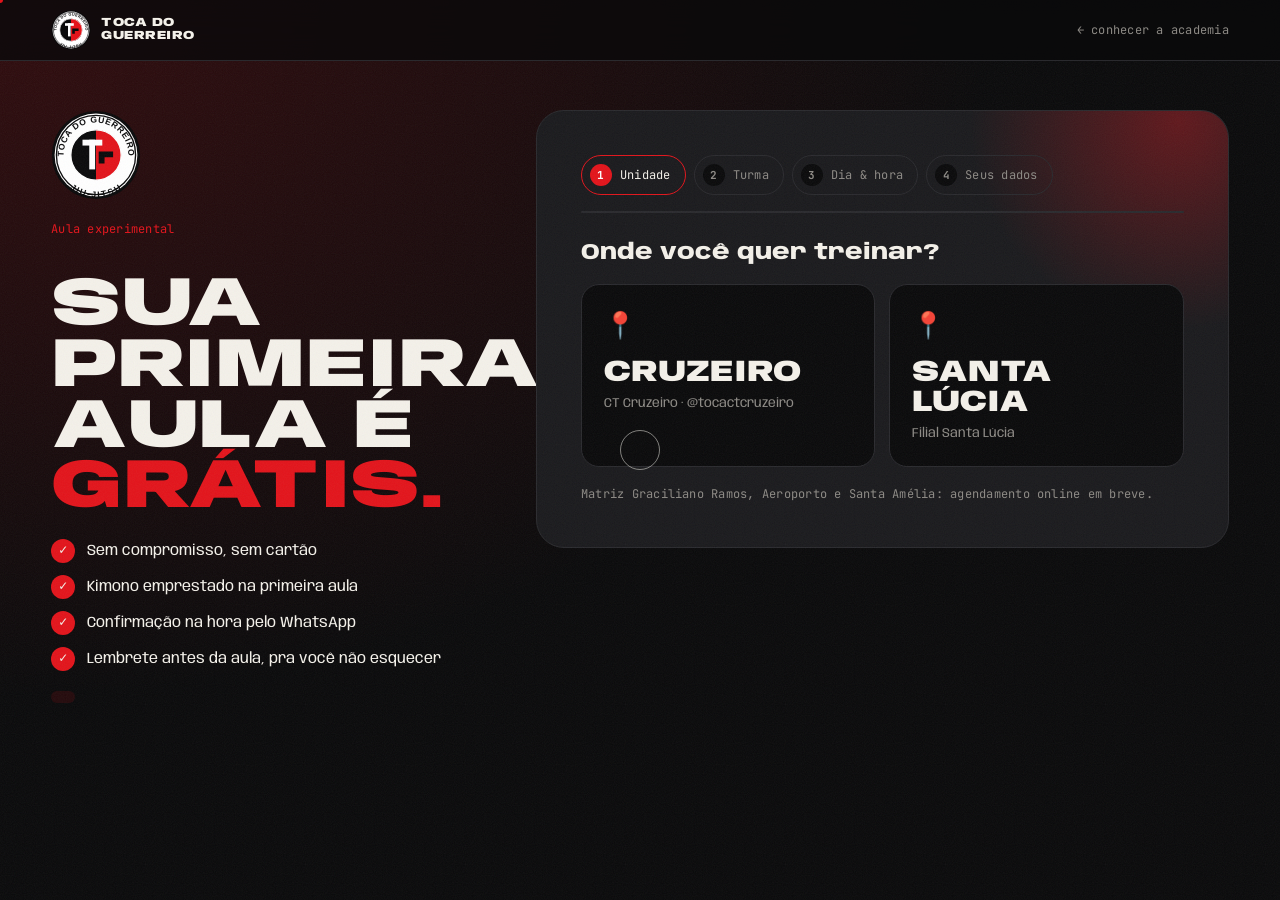
==== agendar.html @ b15af6b0 "Site focado na academia, página de agendamento própria e relatório de proposta Co-Authored-By: Claud" ====
<!doctype html>
<html lang="pt-BR">
<head>
  <meta charset="utf-8">
  <meta name="viewport" content="width=device-width, initial-scale=1">
  <title>Aula Grátis · Toca do Guerreiro</title>
  <meta name="description" content="Agende sua aula experimental grátis de Jiu-Jitsu no Cruzeiro ou Santa Lúcia.">
  <meta name="theme-color" content="#0a0a0b">
  <link rel="icon" href="img/logo.svg" type="image/svg+xml">
  <link rel="preconnect" href="https://fonts.googleapis.com">
  <link rel="preconnect" href="https://fonts.gstatic.com" crossorigin>
  <link href="https://fonts.googleapis.com/css2?family=Anybody:wdth,wght@50..150,100..900&family=JetBrains+Mono:wght@400;500;700&display=swap" rel="stylesheet">
  <link rel="stylesheet" href="style.css">
</head>
<body class="page-book">
  <div class="cursor" id="cursor"><span id="cursorLabel"></span></div>
  <div class="cursor-dot" id="cursorDot"></div>
  <div class="grain" aria-hidden="true"></div>

  <header class="nav scrolled book-nav">
    <a href="index.html" class="nav-brand" data-cursor="Início">
      <img src="img/logo.svg" alt="Toca do Guerreiro">
      <span>TOCA DO<br>GUERREIRO</span>
    </a>
    <a href="index.html" class="mono back-home">← conhecer a academia</a>
  </header>

  <main class="book">
    <aside class="book-side">
      <img src="img/logo.svg" alt="" class="book-emblem" aria-hidden="true">
      <span class="mono tag">Aula experimental</span>
      <h1>Sua primeira<br>aula é <span class="red">grátis.</span></h1>
      <ul class="perks">
        <li><b>✓</b> Sem compromisso, sem cartão</li>
        <li><b>✓</b> Kimono emprestado na primeira aula</li>
        <li><b>✓</b> Confirmação na hora pelo WhatsApp</li>
        <li><b>✓</b> Lembrete antes da aula, pra você não esquecer</li>
      </ul>
      <div class="origin mono" id="origin" hidden></div>
    </aside>

    <section class="book-main">
      <div class="wizard" id="wizard">
        <ol class="steps mono" id="steps">
          <li class="active" data-step="1"><b>1</b> Unidade</li>
          <li data-step="2"><b>2</b> Turma</li>
          <li data-step="3"><b>3</b> Dia &amp; hora</li>
          <li data-step="4"><b>4</b> Seus dados</li>
        </ol>
        <div class="progress"><i id="progress"></i></div>

        <div class="panel active" data-panel="1">
          <h3>Onde você quer treinar?</h3>
          <div class="choices two">
            <button class="choice" data-unit="cruzeiro" data-cursor="Cruzeiro">
              <span class="choice-ico">📍</span>
              <strong>Cruzeiro</strong>
              <small>CT Cruzeiro · @tocactcruzeiro</small>
            </button>
            <button class="choice" data-unit="santalucia" data-cursor="S. Lúcia">
              <span class="choice-ico">📍</span>
              <strong>Santa Lúcia</strong>
              <small>Filial Santa Lúcia</small>
            </button>
          </div>
          <p class="soon mono">Matriz Graciliano Ramos, Aeroporto e Santa Amélia: agendamento online em breve.</p>
        </div>

        <div class="panel" data-panel="2">
          <h3>Qual turma?</h3>
          <div class="choices three">
            <button class="choice" data-mod="kids"><span class="choice-ico">🥋</span><strong>Kids</strong><small>4 a 13 anos</small></button>
            <button class="choice" data-mod="feminino"><span class="choice-ico">✦</span><strong>Feminina</strong><small>Só mulheres</small></button>
            <button class="choice" data-mod="adulto"><span class="choice-ico">⚡</span><strong>Adulto</strong><small>A partir de 14 anos</small></button>
          </div>
          <button class="back mono" data-back>← voltar</button>
        </div>

        <div class="panel" data-panel="3">
          <h3>Escolha o dia</h3>
          <div class="days" id="days"></div>
          <h3 class="mt">Horários livres</h3>
          <div class="slots" id="slots"><p class="hint">Selecione um dia acima.</p></div>
          <button class="back mono" data-back>← voltar</button>
        </div>

        <div class="panel" data-panel="4">
          <h3>Quase lá</h3>
          <div class="summary" id="summary"></div>
          <form class="form" id="form" novalidate>
            <label><span class="mono">Seu nome</span><input name="nome" required placeholder="Nome completo" autocomplete="name"></label>
            <label><span class="mono">WhatsApp</span><input name="zap" required placeholder="(82) 9 9999-9999" inputmode="tel" autocomplete="tel"></label>
            <label class="kid-only" hidden><span class="mono">Nome e idade da criança</span><input name="crianca" placeholder="Ex.: Pedro, 7 anos"></label>
            <button type="submit" class="btn btn-red btn-lg magnetic">Confirmar aula grátis <b>→</b></button>
            <p class="mono small">Usamos seu WhatsApp só pra confirmar e lembrar da aula.</p>
          </form>
          <button class="back mono" data-back>← voltar</button>
        </div>

        <div class="panel" data-panel="5">
          <div class="done">
            <div class="done-check">✓</div>
            <h3>Aula marcada. <span class="red">OSS!</span></h3>
            <p id="doneText"></p>
            <div class="done-ctas">
              <a href="#" class="btn btn-red" id="calBtn">Salvar na agenda</a>
              <a href="index.html" class="btn btn-ghost">Conhecer a Toca</a>
            </div>
          </div>
        </div>
      </div>

      <div class="phone mini" id="phonePreview" hidden>
        <div class="phone-top"><span class="avatar"><img src="img/logo.svg" alt=""></span><div><b>Toca do Guerreiro</b><small>conta comercial ✓</small></div></div>
        <div class="chat" id="chatAluno"></div>
      </div>
    </section>
  </main>

  <script src="data.js"></script>
  <script src="script.js"></script>
  <script src="agenda.js"></script>
</body>
</html>
---- style.css ----
:root{
  --bg:#0a0a0b; --bg2:#121214; --bg3:#1a1a1d; --line:#2a2a2e;
  --fg:#f4f1ea; --mute:#8d8a85; --red:#e3141b; --red2:#ff2a31;
  --ease:cubic-bezier(.16,1,.3,1);
  --gut:clamp(16px,4vw,56px);
  --display:"Anybody",system-ui,sans-serif; --mono:"JetBrains Mono",ui-monospace,monospace;
}
*{box-sizing:border-box;margin:0;padding:0}
html{background:var(--bg);color-scheme:dark}
html.lenis,html.lenis body{height:auto}
.lenis.lenis-smooth{scroll-behavior:auto!important}
body{background:var(--bg);color:var(--fg);font-family:var(--display);font-stretch:100%;font-weight:400;line-height:1.5;overflow-x:hidden;-webkit-font-smoothing:antialiased}
body.loading{overflow:hidden}
a{color:inherit;text-decoration:none}
button{font:inherit;color:inherit;background:none;border:0;cursor:pointer}
img{display:block;max-width:100%}
.mono{font-family:var(--mono);letter-spacing:.02em}
.red{color:var(--red)}
.small{font-size:12px;color:var(--mute)}
::selection{background:var(--red);color:#fff}

/* GRAIN */
.grain{position:fixed;inset:-50%;pointer-events:none;z-index:90;opacity:.06;
  background-image:url("data:image/svg+xml,%3Csvg xmlns='http://www.w3.org/2000/svg' width='160' height='160'%3E%3Cfilter id='n'%3E%3CfeTurbulence type='fractalNoise' baseFrequency='.9' numOctaves='3'/%3E%3C/filter%3E%3Crect width='100%25' height='100%25' filter='url(%23n)'/%3E%3C/svg%3E");
  animation:grain 1s steps(6) infinite}
@keyframes grain{0%{transform:translate(0,0)}20%{transform:translate(-5%,3%)}40%{transform:translate(4%,-6%)}60%{transform:translate(-3%,5%)}80%{transform:translate(6%,2%)}100%{transform:translate(0,0)}}

/* LOADER */
.loader{position:fixed;inset:0;z-index:200;background:var(--bg);display:grid;place-items:center;transition:clip-path 1s var(--ease);clip-path:inset(0 0 0 0)}
.loader.out{clip-path:inset(0 0 100% 0)}
.loader-inner{display:flex;flex-direction:column;align-items:center;gap:18px}
.loader-logo{width:84px;animation:spin 6s linear infinite}
@keyframes spin{to{transform:rotate(360deg)}}
.loader-word{display:flex;font-weight:900;font-stretch:150%;font-size:clamp(64px,14vw,160px);line-height:.85}
.loader-word span{display:inline-block;transform:translateY(100%);opacity:0;animation:up .8s var(--ease) forwards}
.loader-word span:nth-child(2){animation-delay:.1s}.loader-word span:nth-child(3){animation-delay:.2s;color:var(--red)}
@keyframes up{to{transform:none;opacity:1}}
.loader-bar{width:min(320px,70vw);height:2px;background:var(--line);overflow:hidden}
.loader-bar i{display:block;height:100%;width:0;background:var(--red)}
.loader-count{font-size:12px;color:var(--mute)}

/* CURSOR */
.cursor,.cursor-dot{position:fixed;top:0;left:0;pointer-events:none;z-index:150;border-radius:50%}
.cursor{width:40px;height:40px;margin:-20px 0 0 -20px;border:1px solid rgba(244,241,234,.5);display:grid;place-items:center;transition:width .35s var(--ease),height .35s var(--ease),margin .35s var(--ease),background .35s,border-color .35s}
.cursor span{font:700 11px var(--mono);text-transform:uppercase;letter-spacing:.06em;color:#fff;opacity:0;transition:opacity .2s}
.cursor.big{width:86px;height:86px;margin:-43px 0 0 -43px;background:var(--red);border-color:var(--red)}
.cursor.big span{opacity:1}
.cursor-dot{width:6px;height:6px;margin:-3px 0 0 -3px;background:var(--red)}
@media (hover:none),(pointer:coarse){.cursor,.cursor-dot{display:none}}

/* NAV */
.nav{position:fixed;top:0;left:0;right:0;z-index:100;display:flex;align-items:center;gap:24px;padding:16px var(--gut);transition:background .4s,transform .5s var(--ease),padding .4s}
.nav.scrolled{background:rgba(10,10,11,.78);backdrop-filter:blur(14px);-webkit-backdrop-filter:blur(14px);padding-top:10px;padding-bottom:10px;border-bottom:1px solid var(--line)}
.nav.hide{transform:translateY(-100%)}
.nav-brand{display:flex;align-items:center;gap:10px;font-weight:900;font-stretch:125%;font-size:12px;line-height:1.05;letter-spacing:.04em}
.nav-brand img{width:40px;transition:transform .8s var(--ease)}
.nav-brand:hover img{transform:rotate(-180deg)}
.nav-links{display:flex;gap:28px;margin-left:auto;font-size:14px}
.nav-links a{position:relative;color:var(--mute);transition:color .3s}
.nav-links a:hover{color:var(--fg)}
.nav-links a::after{content:"";position:absolute;left:0;bottom:-4px;width:100%;height:1px;background:var(--red);transform:scaleX(0);transform-origin:right;transition:transform .4s var(--ease)}
.nav-links a:hover::after{transform:scaleX(1);transform-origin:left}
.nav-proposta{color:var(--fg)!important}
.nav-toggle{display:none;width:40px;height:40px;position:relative;margin-left:8px}
.nav-toggle i{position:absolute;left:9px;right:9px;height:2px;background:var(--fg);transition:transform .4s var(--ease)}
.nav-toggle i:first-child{top:15px}.nav-toggle i:last-child{top:23px}
.nav-toggle.open i:first-child{transform:translateY(4px) rotate(45deg)}
.nav-toggle.open i:last-child{transform:translateY(-4px) rotate(-45deg)}
.mobile-menu{position:fixed;inset:0;z-index:99;background:var(--bg);display:flex;flex-direction:column;justify-content:center;gap:8px;padding:0 var(--gut);clip-path:circle(0 at calc(100% - 40px) 36px);transition:clip-path .8s var(--ease)}
.mobile-menu.open{clip-path:circle(150% at calc(100% - 40px) 36px)}
.mobile-menu a{font-weight:900;font-stretch:130%;font-size:clamp(34px,10vw,56px);line-height:1.1;text-transform:uppercase}
.mobile-menu a:hover{color:var(--red)}

/* BUTTONS */
.btn{display:inline-flex;align-items:center;gap:10px;padding:12px 20px;border-radius:999px;font-weight:700;font-size:14px;letter-spacing:.01em;white-space:nowrap;position:relative;overflow:hidden;transition:transform .3s var(--ease),background .3s,color .3s,border-color .3s;isolation:isolate}
.btn b{transition:transform .4s var(--ease)}
.btn:hover b{transform:translateX(4px)}
.btn-red{background:var(--red);color:#fff}
.btn-red::before{content:"";position:absolute;inset:0;background:var(--fg);transform:translateY(101%);transition:transform .45s var(--ease);z-index:-1;border-radius:inherit}
.btn-red:hover{color:var(--bg)}
.btn-red:hover::before{transform:none}
.btn-ghost{border:1px solid var(--line);color:var(--fg)}
.btn-ghost:hover{border-color:var(--fg)}
.btn-lg{padding:16px 26px;font-size:15px}
.btn-xl{padding:22px 36px;font-size:18px}

/* HERO */
.hero{min-height:100svh;position:relative;display:flex;flex-direction:column;justify-content:flex-end;padding:120px var(--gut) 48px;overflow:hidden}
.hero-bg{position:absolute;inset:0;display:grid;place-items:center;pointer-events:none}
.hero-emblem{width:min(78vw,640px);opacity:.09;filter:grayscale(1) contrast(1.4);transform:translate(18%,-8%);will-change:transform}
.hero-ring{position:absolute;width:min(120vw,1100px);aspect-ratio:1;border:1px solid var(--line);border-radius:50%;transform:translate(18%,-8%);animation:pulse 6s var(--ease) infinite}
.hero-ring.r2{width:min(90vw,820px);animation-delay:-3s;border-color:rgba(227,20,27,.25)}
@keyframes pulse{0%,100%{opacity:.4;scale:1}50%{opacity:1;scale:1.03}}
.hero-kicker{position:relative;font-size:12px;color:var(--mute);display:flex;align-items:center;gap:10px;margin-bottom:20px}
.dot{width:8px;height:8px;border-radius:50%;background:var(--red);box-shadow:0 0 0 0 rgba(227,20,27,.7);animation:ping 1.8s infinite}
@keyframes ping{70%{box-shadow:0 0 0 10px rgba(227,20,27,0)}100%{box-shadow:0 0 0 0 rgba(227,20,27,0)}}
.hero-title{position:relative;font-weight:900;font-stretch:150%;font-size:clamp(58px,15.5vw,260px);line-height:.82;letter-spacing:-.03em;text-transform:uppercase}
.hero-title .line{display:block;overflow:hidden;padding-bottom:.04em}
.hero-title .line>span{display:inline-block;transform:translateY(110%);transition:transform 1.2s var(--ease)}
.ready .hero-title .line>span{transform:none}
.ready .hero-title .line:nth-child(2)>span{transition-delay:.08s}
.ready .hero-title .line:nth-child(3)>span{transition-delay:.16s}
.outline{color:transparent;-webkit-text-stroke:2px var(--fg)}
.hero-foot{position:relative;display:flex;justify-content:space-between;align-items:flex-end;gap:32px;margin-top:36px;flex-wrap:wrap}
.hero-sub{max-width:440px;color:var(--mute);font-size:17px}
.hero-sub strong{color:var(--fg);font-weight:600}
.hero-ctas{display:flex;gap:12px;flex-wrap:wrap}
.hero-scroll{position:absolute;right:var(--gut);top:50%;writing-mode:vertical-rl;font-size:11px;color:var(--mute);display:flex;align-items:center;gap:10px}
.hero-scroll i{width:1px;height:60px;background:linear-gradient(var(--red),transparent);animation:drip 2s infinite}
@keyframes drip{0%{transform:scaleY(0);transform-origin:top}50%{transform:scaleY(1);transform-origin:top}51%{transform-origin:bottom}100%{transform:scaleY(0);transform-origin:bottom}}

/* MARQUEE */
.marquee{border-block:1px solid var(--line);background:var(--red);color:#fff;overflow:hidden;padding:14px 0;transform:rotate(-1.5deg) scale(1.03);margin:30px 0}
.marquee-track{display:flex;gap:36px;width:max-content;animation:mq 22s linear infinite;align-items:center}
.marquee span{font-weight:900;font-stretch:140%;font-size:clamp(28px,5vw,56px);text-transform:uppercase;line-height:1}
.marquee em{font-style:normal;font-size:24px}
.marquee:hover .marquee-track{animation-play-state:paused}
@keyframes mq{to{transform:translateX(-50%)}}

/* STATS */
.stats{display:grid;grid-template-columns:repeat(4,1fr);border-bottom:1px solid var(--line);margin:40px 0 0}
.stat{padding:36px var(--gut);border-right:1px solid var(--line)}
.stat:last-child{border-right:0}
.stat b{display:block;font-weight:900;font-stretch:150%;font-size:clamp(44px,6vw,84px);line-height:1;color:var(--fg)}
.stat span{color:var(--mute);font-size:14px}

/* SECTIONS */
.section{padding:clamp(80px,12vw,160px) var(--gut)}
.section-head{margin-bottom:clamp(40px,6vw,72px);max-width:1000px}
.tag{font-size:12px;color:var(--red);display:block;margin-bottom:18px}
h2{font-weight:900;font-stretch:130%;font-size:clamp(40px,7.5vw,112px);line-height:.92;letter-spacing:-.02em;text-transform:uppercase}
.lead{margin-top:22px;color:var(--mute);font-size:18px;max-width:560px}
h3{font-weight:800;font-stretch:115%;font-size:22px;line-height:1.15}

/* REVEAL */
.reveal{opacity:0;transform:translateY(40px);transition:opacity 1s var(--ease),transform 1s var(--ease)}
.reveal.in{opacity:1;transform:none}

/* CARDS */
.cards{display:grid;grid-template-columns:repeat(3,1fr);gap:20px}
.card{background:var(--bg2);border:1px solid var(--line);border-radius:22px;padding:22px;display:flex;flex-direction:column;gap:14px;transform-style:preserve-3d;transition:border-color .4s,transform .5s var(--ease);will-change:transform}
.card:hover{border-color:rgba(227,20,27,.6)}
.card-num{font-size:11px;color:var(--mute)}
.card-art{aspect-ratio:4/3;border-radius:14px;position:relative;overflow:hidden;display:grid;place-items:center}
.card-art span{font-weight:900;font-stretch:150%;font-size:clamp(46px,6vw,80px);color:transparent;-webkit-text-stroke:1.5px rgba(255,255,255,.85);transform:rotate(-6deg);transition:transform .8s var(--ease),color .5s}
.card:hover .card-art span{transform:rotate(0) scale(1.06);color:#fff}
.art-kids{background:radial-gradient(circle at 30% 30%,#ff4b51,transparent 60%),repeating-linear-gradient(45deg,#1d1d20 0 14px,#16161a 14px 28px)}
.art-fem{background:radial-gradient(circle at 70% 40%,#e3141b,transparent 55%),radial-gradient(circle at 20% 90%,#5a0a0d,transparent 60%),#141416}
.art-adu{background:conic-gradient(from 200deg at 60% 60%,#e3141b,#0a0a0b 30%,#26262a 60%,#e3141b)}
.card p{color:var(--mute);font-size:15px;flex:1}
.card-link{font-weight:700;font-size:14px;color:var(--red);align-self:flex-start;border-bottom:1px solid transparent;transition:border-color .3s}
.card-link:hover{border-color:var(--red)}

/* WIZARD */
.booking{background:linear-gradient(180deg,var(--bg),var(--bg2) 40%,var(--bg))}
.wizard{max-width:920px;background:var(--bg3);border:1px solid var(--line);border-radius:28px;padding:clamp(20px,4vw,44px);position:relative;overflow:hidden}
.wizard::before{content:"";position:absolute;width:420px;height:420px;right:-160px;top:-200px;background:radial-gradient(circle,rgba(227,20,27,.35),transparent 70%);pointer-events:none}
.steps{list-style:none;display:flex;gap:8px;flex-wrap:wrap;font-size:12px;margin-bottom:28px;position:relative}
.steps li{display:flex;align-items:center;gap:8px;padding:8px 14px 8px 8px;border-radius:999px;border:1px solid var(--line);color:var(--mute);transition:all .4s var(--ease)}
.steps b{width:22px;height:22px;border-radius:50%;display:grid;place-items:center;background:var(--bg);font-size:11px}
.steps li.active{border-color:var(--red);color:var(--fg)}
.steps li.active b{background:var(--red);color:#fff}
.steps li.done{color:var(--fg)}
.steps li.done b{background:var(--fg);color:var(--bg)}
.origin{font-size:12px;display:inline-block;margin-bottom:18px;padding:6px 12px;border-radius:8px;background:rgba(227,20,27,.12);color:var(--red2)}
.panel{display:none;position:relative}
.panel.active{display:block;animation:panelIn .6s var(--ease)}
@keyframes panelIn{from{opacity:0;transform:translateX(30px)}to{opacity:1;transform:none}}
.panel h3{margin-bottom:18px}
.panel h3.mt{margin-top:30px}
.choices{display:grid;gap:14px}
.choices.two{grid-template-columns:repeat(2,1fr)}
.choices.three{grid-template-columns:repeat(3,1fr)}
.choice{text-align:left;background:var(--bg);border:1px solid var(--line);border-radius:18px;padding:22px;display:flex;flex-direction:column;gap:6px;position:relative;transition:border-color .3s,transform .4s var(--ease),background .3s}
.choice:hover{border-color:var(--red);transform:translateY(-4px)}
.choice.sel{border-color:var(--red);background:rgba(227,20,27,.1)}
.choice strong{font-weight:900;font-stretch:125%;font-size:clamp(22px,3vw,30px);text-transform:uppercase;line-height:1}
.choice small{color:var(--mute);font-size:13px}
.choice-tag{position:absolute;top:16px;right:16px;font-size:10px;padding:3px 8px;border-radius:999px;background:var(--red);color:#fff}
.choice-ico{font-size:26px;margin-bottom:6px}
.soon{margin-top:18px;font-size:12px;color:var(--mute)}
.back{margin-top:24px;font-size:12px;color:var(--mute);transition:color .3s}
.back:hover{color:var(--fg)}
.days{display:flex;gap:10px;overflow-x:auto;padding-bottom:6px;scrollbar-width:thin}
.day{flex:0 0 auto;width:74px;padding:12px 0;border-radius:16px;border:1px solid var(--line);background:var(--bg);display:flex;flex-direction:column;align-items:center;gap:2px;transition:all .3s var(--ease)}
.day small{font:500 11px var(--mono);color:var(--mute);text-transform:uppercase}
.day b{font-weight:900;font-stretch:130%;font-size:26px;line-height:1}
.day i{font-style:normal;font:500 10px var(--mono);color:var(--red)}
.day:hover{border-color:var(--fg)}
.day.sel{background:var(--red);border-color:var(--red)}
.day.sel small,.day.sel i{color:#fff}
.day[disabled]{opacity:.3;pointer-events:none}
.slots{display:flex;gap:10px;flex-wrap:wrap}
.slot{padding:12px 18px;border-radius:12px;border:1px solid var(--line);background:var(--bg);font:500 15px var(--mono);display:flex;flex-direction:column;gap:2px;align-items:flex-start;transition:all .3s}
.slot small{font-size:10px;color:var(--mute)}
.slot:hover{border-color:var(--red)}
.slot.full{opacity:.35;pointer-events:none;text-decoration:line-through}
.hint{color:var(--mute);font-size:14px}
.summary{display:flex;flex-wrap:wrap;gap:8px;margin-bottom:24px}
.summary span{font:500 12px var(--mono);padding:8px 12px;border-radius:999px;background:var(--bg);border:1px solid var(--line)}
.summary span b{color:var(--red);font-weight:700}
.form{display:grid;gap:14px;max-width:520px}
.form label{display:grid;gap:6px}
.form label span{font-size:11px;color:var(--mute);text-transform:uppercase}
.form input{font:inherit;font-size:16px;color:var(--fg);background:var(--bg);border:1px solid var(--line);border-radius:14px;padding:15px 16px;outline:none;transition:border-color .3s}
.form input:focus{border-color:var(--red)}
.form input.err{border-color:var(--red2);animation:shake .4s}
@keyframes shake{25%{transform:translateX(-6px)}75%{transform:translateX(6px)}}
.form .btn{justify-self:start;margin-top:6px}
.done{text-align:center;padding:20px 0}
.done-check{width:84px;height:84px;border-radius:50%;background:var(--red);display:grid;place-items:center;font-size:40px;margin:0 auto 20px;animation:pop .7s var(--ease)}
@keyframes pop{from{transform:scale(0) rotate(-90deg)}to{transform:none}}
.done h3{font-size:clamp(28px,4vw,40px);font-stretch:130%;text-transform:uppercase;font-weight:900}
.done p{color:var(--mute);margin:12px auto 0;max-width:480px}
.done-ctas{display:flex;gap:12px;justify-content:center;flex-wrap:wrap;margin-top:24px}

/* AUTOMAÇÃO */
.auto-grid{display:grid;grid-template-columns:1fr 1.1fr 1fr;gap:28px;align-items:start}
.phone{background:#0b141a;border:8px solid #1f1f22;border-radius:38px;overflow:hidden;min-height:520px;box-shadow:0 40px 80px -30px rgba(227,20,27,.35)}
.phone-top{display:flex;align-items:center;gap:10px;padding:14px 16px;background:#1f2c33;font-size:14px}
.phone-top small{display:block;color:#8696a0;font-size:11px}
.avatar{width:36px;height:36px;border-radius:50%;background:#fff;overflow:hidden;display:grid;place-items:center;flex:0 0 auto}
.avatar.rec{background:var(--red);font-weight:900}
.chat{padding:16px 12px;display:flex;flex-direction:column;gap:10px;font-family:system-ui,sans-serif;font-size:13.5px;line-height:1.4;min-height:440px;
  background:#0b141a radial-gradient(rgba(255,255,255,.03) 1px,transparent 1px) 0 0/16px 16px}
.msg{max-width:88%;padding:8px 10px 18px;border-radius:10px 10px 10px 2px;background:#202c33;color:#e9edef;position:relative;opacity:0;transform:translateY(12px) scale(.96);transition:all .5s var(--ease);white-space:pre-line}
.msg.show{opacity:1;transform:none}
.msg time{position:absolute;right:8px;bottom:3px;font-size:10px;color:#8696a0}
.msg .lbl{display:block;font:700 10px var(--mono);color:var(--red2);margin-bottom:4px;text-transform:uppercase}
.msg .btns{display:flex;gap:6px;margin-top:8px}
.msg .btns span{flex:1;text-align:center;font-size:12px;color:#53bdeb;padding:6px;border-top:1px solid #2a3942}
.typing{align-self:flex-start;background:#202c33;border-radius:10px;padding:10px 12px;display:flex;gap:4px}
.typing i{width:6px;height:6px;border-radius:50%;background:#8696a0;animation:blink 1.2s infinite}
.typing i:nth-child(2){animation-delay:.2s}.typing i:nth-child(3){animation-delay:.4s}
@keyframes blink{0%,60%,100%{opacity:.3}30%{opacity:1}}
.timeline{list-style:none;display:flex;flex-direction:column;gap:0;position:relative;padding-top:20px}
.timeline::before{content:"";position:absolute;left:30px;top:20px;bottom:20px;width:1px;background:linear-gradient(var(--red),var(--line))}
.timeline li{display:flex;gap:20px;padding:18px 0;position:relative}
.timeline .t{flex:0 0 62px;height:62px;border-radius:50%;background:var(--bg3);border:1px solid var(--red);display:grid;place-items:center;font-size:11px;position:relative;z-index:1}
.timeline b{font-weight:800;font-stretch:115%;font-size:18px}
.timeline p{color:var(--mute);font-size:14px;margin-top:4px}

/* QR */
.qr-grid{display:grid;grid-template-columns:repeat(3,1fr);gap:20px}
.qr-card{background:var(--bg2);border:1px solid var(--line);border-radius:22px;padding:22px;display:flex;flex-direction:column;gap:10px;transform-style:preserve-3d;will-change:transform}
.qr-card p{color:var(--mute);font-size:14px}
.qr-card code{font-size:12px;color:var(--red2);background:rgba(227,20,27,.1);padding:5px 10px;border-radius:8px;align-self:flex-start}
.qr-mock{aspect-ratio:4/5;border-radius:16px;margin-bottom:10px;display:flex;flex-direction:column;align-items:center;justify-content:center;gap:14px;padding:20px;text-align:center}
.qr-mock b{font-weight:900;font-stretch:140%;font-size:22px;line-height:1}
.qr-mock .mono{font-size:11px}
.qr-box{background:#fff;padding:10px;border-radius:10px;width:58%;aspect-ratio:1}
.qr-box img,.qr-box canvas{width:100%!important;height:auto!important}
.counter{background:linear-gradient(160deg,#f4f1ea,#d9d4c9);color:var(--bg)}
.counter b{color:var(--red)}
.banner{background:var(--red);color:#fff;clip-path:polygon(0 0,100% 0,100% 92%,50% 100%,0 92%)}
.banner b{font-size:26px}
.insta{background:#000;border:1px solid var(--line);align-items:stretch;text-align:left;justify-content:flex-start;padding-top:28px}
.insta-head{display:flex;gap:12px;align-items:center}
.insta-head img{width:56px;border-radius:50%;outline:2px solid var(--red);outline-offset:3px}
.insta-head small{display:block;color:var(--mute);font-size:12px}
.insta p{font-family:system-ui,sans-serif;font-size:14px;color:var(--fg)}
.insta-link{font:500 13px system-ui,sans-serif;color:#7b93ff}

/* UNITS */
.units{list-style:none;border-top:1px solid var(--line)}
.unit{display:grid;grid-template-columns:120px 1fr auto;align-items:center;gap:20px;padding:26px 0;border-bottom:1px solid var(--line);position:relative;overflow:hidden}
.unit::before{content:"";position:absolute;inset:0;background:var(--red);transform:scaleY(0);transform-origin:bottom;transition:transform .6s var(--ease);z-index:-1}
.unit{isolation:isolate}
.unit:hover::before{transform:scaleY(1)}
.unit span{font-size:12px;color:var(--mute)}
.unit b{font-weight:900;font-stretch:130%;font-size:clamp(24px,4.5vw,60px);text-transform:uppercase;line-height:1;transition:transform .6s var(--ease)}
.unit:hover b{transform:translateX(16px)}
.unit em{font-style:normal;font:500 12px var(--mono);padding:6px 12px;border-radius:999px;border:1px solid var(--line)}
.unit.live em{background:var(--red);border-color:var(--red);color:#fff}
.unit.live:hover em{background:var(--bg)}
.unit:not(.live) b{color:var(--mute)}
.unit:hover span,.unit:hover b{color:#fff}

/* FINAL */
.final{padding:clamp(100px,14vw,200px) var(--gut);text-align:center;display:flex;flex-direction:column;align-items:center;gap:40px;background:radial-gradient(ellipse at center bottom,rgba(227,20,27,.22),transparent 65%)}

/* FOOTER */
.footer{padding:40px var(--gut);border-top:1px solid var(--line);display:flex;flex-wrap:wrap;gap:24px;align-items:center;justify-content:space-between}
.footer-brand{display:flex;gap:12px;align-items:center;font-weight:900;font-stretch:125%;font-size:14px;line-height:1.2}
.footer-brand img{width:46px}
.footer-links{display:flex;gap:20px;flex-wrap:wrap;font-size:13px}
.footer-links a:hover{color:var(--red)}
.footer>.small{width:100%}

/* RESPONSIVO */
@media (max-width:1000px){
  .auto-grid{grid-template-columns:1fr 1fr}
  .timeline{grid-column:1/-1;order:-1}
  .cards,.qr-grid{grid-template-columns:1fr 1fr}
}
@media (max-width:760px){
  .nav-links,.nav>.btn{display:none}
  .nav-toggle{display:block;margin-left:auto}
  .stats{grid-template-columns:1fr 1fr}
  .stat:nth-child(2){border-right:0}
  .stat:nth-child(-n+2){border-bottom:1px solid var(--line)}
  .cards,.qr-grid,.auto-grid,.choices.two,.choices.three{grid-template-columns:1fr}
  .hero-scroll{display:none}
  .hero-emblem{transform:translate(10%,-30%);width:120vw}
  .hero-ring{transform:translate(10%,-30%)}
  .unit{grid-template-columns:1fr auto;gap:6px 12px}
  .unit span{grid-column:1/-1}
  .phone{min-height:0}
  .chat{min-height:360px}
  .hero-ctas .btn{width:100%;justify-content:center}
}
@media (prefers-reduced-motion:reduce){
  *,*::before,*::after{animation-duration:.01ms!important;transition-duration:.01ms!important}
}

/* ===== SITE DA ACADEMIA ===== */
.about-grid{display:grid;grid-template-columns:1fr 1.2fr;gap:clamp(30px,6vw,90px);align-items:start}
.big-quote{font-weight:600;font-stretch:105%;font-size:clamp(22px,2.6vw,34px);line-height:1.25;letter-spacing:-.01em}
.prof{display:flex;align-items:center;gap:14px;margin:30px 0 40px}
.prof-badge{width:58px;height:58px;border-radius:50%;padding:3px;background:conic-gradient(var(--red),#ff8a00,var(--red));animation:spin 8s linear infinite}
.prof-badge img{border-radius:50%;background:var(--bg)}
.prof small{display:block;color:var(--mute);font-size:12px}
.values{list-style:none;border-top:1px solid var(--line)}
.values li{display:grid;grid-template-columns:160px 1fr;gap:20px;padding:18px 0;border-bottom:1px solid var(--line)}
.values b{font-weight:900;font-stretch:125%;text-transform:uppercase;color:var(--red)}
.values span{color:var(--mute)}
.wins{background:var(--fg);color:var(--bg);padding:clamp(40px,6vw,70px) var(--gut)}
.wins-track{display:grid;grid-template-columns:repeat(4,1fr);gap:20px}
.win b{display:block;font-weight:900;font-stretch:150%;font-size:clamp(40px,5vw,72px);line-height:1;color:var(--red)}
.win span{font-size:14px;font-weight:600}
.seg{display:flex;gap:6px;flex-wrap:wrap}
.seg button{padding:10px 16px;border-radius:999px;border:1px solid var(--line);font-size:14px;transition:all .3s}
.seg button:hover{border-color:var(--fg)}
.seg button.on{background:var(--red);border-color:var(--red);color:#fff}
.sched{max-width:1100px}
.sched-tabs{margin-bottom:22px}
.sched-table{background:var(--bg2);border:1px solid var(--line);border-radius:22px;overflow-x:auto;margin-bottom:14px}
.sched-row{display:grid;grid-template-columns:130px repeat(6,minmax(80px,1fr));min-width:640px;border-bottom:1px solid var(--line)}
.sched-row:last-child{border-bottom:0}
.sched-row>span{padding:16px 12px;display:flex;flex-direction:column;gap:4px;font:500 13px var(--mono)}
.sched-row.head>span{color:var(--mute);font-size:11px;text-transform:uppercase}
.sched-mod{font-family:var(--display)!important;font-weight:900!important;font-stretch:120%;font-size:15px!important;text-transform:uppercase;color:var(--red)}
.sched-row i{font-style:normal;background:var(--bg);border:1px solid var(--line);border-radius:8px;padding:3px 7px;align-self:flex-start}
.sched-row em{color:var(--line);font-style:normal}
.quote-grid{display:grid;grid-template-columns:repeat(3,1fr);gap:20px}
.quote{background:var(--bg2);border:1px solid var(--line);border-radius:22px;padding:28px;display:flex;flex-direction:column;justify-content:space-between;gap:24px;position:relative;overflow:hidden}
.quote::before{content:"“";position:absolute;right:16px;top:-30px;font-size:160px;font-weight:900;color:var(--red);opacity:.18;line-height:1}
.quote blockquote{font-size:18px;line-height:1.4;font-weight:500}
.quote figcaption{font-size:12px;color:var(--mute)}
.unit-cta{font:700 13px var(--mono);padding:8px 14px;border-radius:999px;background:var(--red);color:#fff;transition:background .3s,color .3s}
.unit.live:hover .unit-cta{background:var(--bg)}
.faq{max-width:900px;border-top:1px solid var(--line)}
.faq details{border-bottom:1px solid var(--line)}
.faq summary{list-style:none;cursor:pointer;padding:24px 0;font-weight:800;font-stretch:115%;font-size:clamp(18px,2.2vw,24px);display:flex;justify-content:space-between;gap:20px}
.faq summary::-webkit-details-marker{display:none}
.faq summary::after{content:"+";color:var(--red);font-size:28px;line-height:1;transition:transform .4s var(--ease)}
.faq details[open] summary::after{transform:rotate(45deg)}
.faq details p{color:var(--mute);padding:0 0 24px;max-width:680px;animation:panelIn .5s var(--ease)}
.float-cta{position:fixed;right:16px;bottom:16px;z-index:80;background:var(--red);color:#fff;font-weight:800;padding:14px 20px;border-radius:999px;box-shadow:0 14px 40px -10px rgba(227,20,27,.7);transform:translateY(140%);transition:transform .5s var(--ease)}
.float-cta.show{transform:none}
.mobile-menu a.red{color:var(--red)}

/* ===== PÁGINA DE AGENDAMENTO ===== */
.page-book{background:radial-gradient(ellipse at 0% 0%,rgba(227,20,27,.18),transparent 55%),var(--bg)}
.book-nav{justify-content:space-between}
.back-home{font-size:12px;color:var(--mute)}
.back-home:hover{color:var(--red)}
.book{min-height:100svh;display:grid;grid-template-columns:minmax(300px,.85fr) 1.4fr;gap:clamp(24px,5vw,70px);padding:110px var(--gut) 60px;align-items:start;max-width:1400px;margin:0 auto}
.book-side{position:sticky;top:110px;display:flex;flex-direction:column;gap:20px}
.book-emblem{width:90px;animation:spin 14s linear infinite}
.book-side h1{font-weight:900;font-stretch:140%;font-size:clamp(42px,5.4vw,84px);line-height:.88;text-transform:uppercase;letter-spacing:-.02em}
.perks{list-style:none;display:grid;gap:12px;font-size:15px}
.perks li{display:flex;gap:12px;align-items:center}
.perks b{width:24px;height:24px;border-radius:50%;background:var(--red);display:grid;place-items:center;font-size:12px;flex:0 0 auto}
.book-main{display:grid;gap:24px}
.book .wizard{max-width:none}
.progress{height:2px;background:var(--line);margin:-12px 0 28px;border-radius:2px;overflow:hidden;position:relative}
.progress i{display:block;height:100%;width:0;background:var(--red);transition:width .7s var(--ease)}
.phone.mini{max-width:360px;min-height:0;justify-self:center;animation:panelIn .7s var(--ease)}
.phone.mini .chat{min-height:280px}
.origin{align-self:flex-start}

@media (max-width:1000px){.wins-track,.quote-grid{grid-template-columns:1fr 1fr}}
@media (max-width:900px){
  .book{grid-template-columns:1fr;padding-top:90px}
  .book-side{position:static}
  .book-emblem{display:none}
}
@media (max-width:760px){
  .about-grid,.quote-grid{grid-template-columns:1fr}
  .values li{grid-template-columns:1fr;gap:4px}
  .unit-cta{font-size:11px;padding:6px 10px}
}
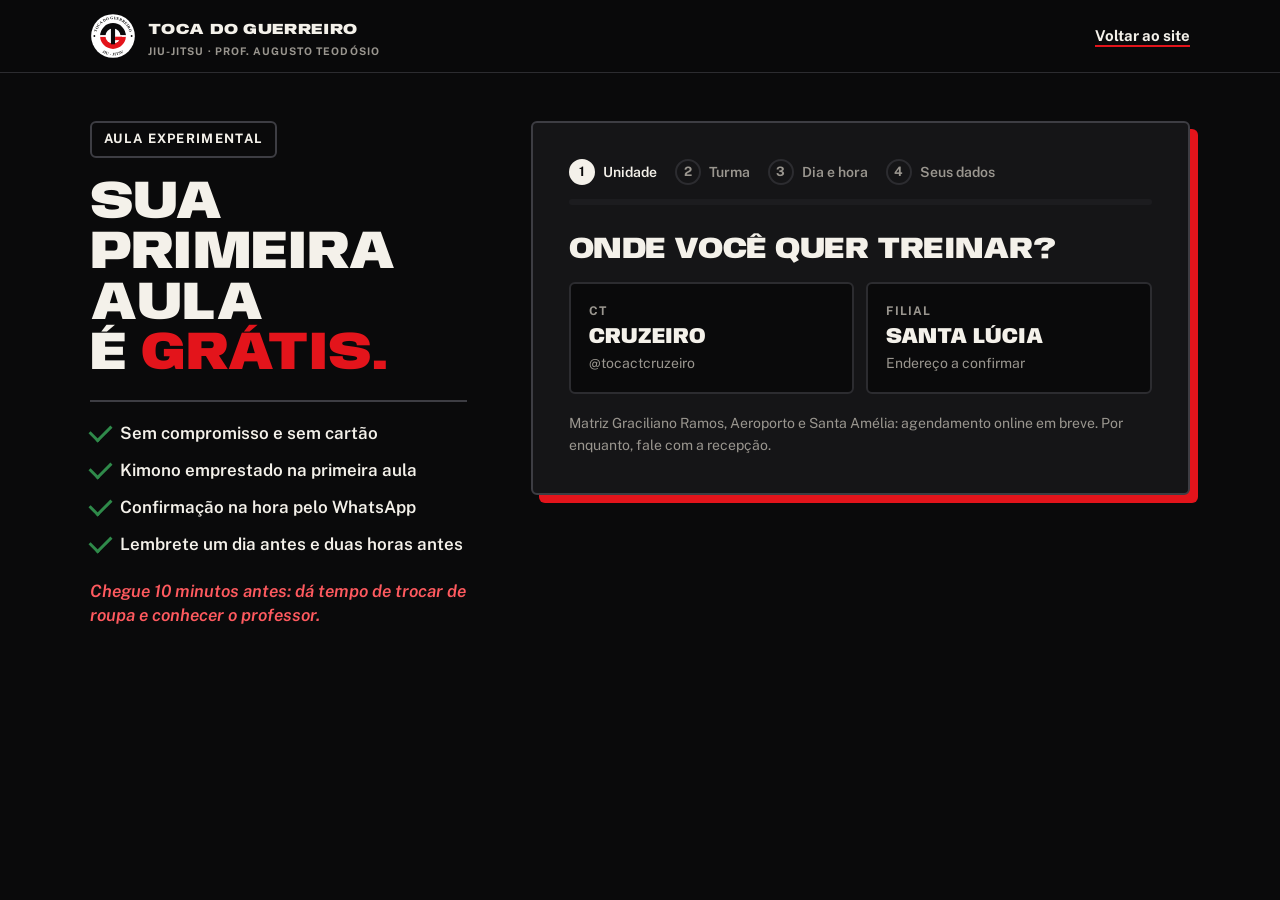
==== commit 320c607c: "Fotos reais do Instagram da Toca (abertura, Feminina, Adulto), painel Kids na cor da faixa e propost" ====
--- a/agendar.html
+++ b/agendar.html
@@ -4,121 +4,121 @@
   <meta charset="utf-8">
   <meta name="viewport" content="width=device-width, initial-scale=1">
   <title>Aula Grátis · Toca do Guerreiro</title>
-  <meta name="description" content="Agende sua aula experimental grátis de Jiu-Jitsu no Cruzeiro ou Santa Lúcia.">
+  <meta name="description" content="Agende sua aula experimental grátis de jiu-jitsu no Cruzeiro ou em Santa Lúcia. Kimono emprestado, sem compromisso.">
   <meta name="theme-color" content="#0a0a0b">
   <link rel="icon" href="img/logo.svg" type="image/svg+xml">
   <link rel="preconnect" href="https://fonts.googleapis.com">
   <link rel="preconnect" href="https://fonts.gstatic.com" crossorigin>
-  <link href="https://fonts.googleapis.com/css2?family=Anybody:wdth,wght@50..150,100..900&family=JetBrains+Mono:wght@400;500;700&display=swap" rel="stylesheet">
-  <link rel="stylesheet" href="style.css">
+  <link href="https://fonts.googleapis.com/css2?family=Anybody:wdth,wght@50..150,100..900&family=Public+Sans:ital,wght@0,400;0,600;0,700;1,600&display=swap" rel="stylesheet">
+  <link rel="stylesheet" href="site.css">
+  <link rel="stylesheet" href="agendar.css">
 </head>
-<body class="page-book">
-  <div class="cursor" id="cursor"><span id="cursorLabel"></span></div>
-  <div class="cursor-dot" id="cursorDot"></div>
-  <div class="grain" aria-hidden="true"></div>
+<body>
 
-  <header class="nav scrolled book-nav">
-    <a href="index.html" class="nav-brand" data-cursor="Início">
-      <img src="img/logo.svg" alt="Toca do Guerreiro">
-      <span>TOCA DO<br>GUERREIRO</span>
+<header class="topo">
+  <div class="wrap topo-in">
+    <a href="index.html" class="marca">
+      <img src="img/logo.svg" alt="">
+      <span><b>Toca do Guerreiro</b><small>Jiu-jitsu · Prof. Augusto Teodósio</small></span>
     </a>
-    <a href="index.html" class="mono back-home">← conhecer a academia</a>
-  </header>
+    <a href="index.html" class="voltar link">Voltar ao site</a>
+  </div>
+</header>
 
-  <main class="book">
-    <aside class="book-side">
-      <img src="img/logo.svg" alt="" class="book-emblem" aria-hidden="true">
-      <span class="mono tag">Aula experimental</span>
-      <h1>Sua primeira<br>aula é <span class="red">grátis.</span></h1>
-      <ul class="perks">
-        <li><b>✓</b> Sem compromisso, sem cartão</li>
-        <li><b>✓</b> Kimono emprestado na primeira aula</li>
-        <li><b>✓</b> Confirmação na hora pelo WhatsApp</li>
-        <li><b>✓</b> Lembrete antes da aula, pra você não esquecer</li>
-      </ul>
-      <div class="origin mono" id="origin" hidden></div>
-    </aside>
+<main class="wrap agenda">
+  <aside class="agenda-lado">
+    <p class="selo">Aula experimental</p>
+    <h1>Sua primeira aula<br>é <span class="red">grátis.</span></h1>
+    <ul class="vantagens">
+      <li>Sem compromisso e sem cartão</li>
+      <li>Kimono emprestado na primeira aula</li>
+      <li>Confirmação na hora pelo WhatsApp</li>
+      <li>Lembrete um dia antes e duas horas antes</li>
+    </ul>
+    <p class="nota">Chegue 10 minutos antes: dá tempo de trocar de roupa e conhecer o professor.</p>
+    <p class="origem" id="origin" hidden></p>
+  </aside>
 
-    <section class="book-main">
-      <div class="wizard" id="wizard">
-        <ol class="steps mono" id="steps">
-          <li class="active" data-step="1"><b>1</b> Unidade</li>
-          <li data-step="2"><b>2</b> Turma</li>
-          <li data-step="3"><b>3</b> Dia &amp; hora</li>
-          <li data-step="4"><b>4</b> Seus dados</li>
-        </ol>
-        <div class="progress"><i id="progress"></i></div>
+  <section class="agenda-main">
+    <div class="ficha" id="wizard">
+      <ol class="passos" id="steps">
+        <li class="active" data-step="1"><b>1</b>Unidade</li>
+        <li data-step="2"><b>2</b>Turma</li>
+        <li data-step="3"><b>3</b>Dia e hora</li>
+        <li data-step="4"><b>4</b>Seus dados</li>
+      </ol>
+      <div class="progresso"><i id="progress"></i></div>
 
-        <div class="panel active" data-panel="1">
-          <h3>Onde você quer treinar?</h3>
-          <div class="choices two">
-            <button class="choice" data-unit="cruzeiro" data-cursor="Cruzeiro">
-              <span class="choice-ico">📍</span>
-              <strong>Cruzeiro</strong>
-              <small>CT Cruzeiro · @tocactcruzeiro</small>
-            </button>
-            <button class="choice" data-unit="santalucia" data-cursor="S. Lúcia">
-              <span class="choice-ico">📍</span>
-              <strong>Santa Lúcia</strong>
-              <small>Filial Santa Lúcia</small>
-            </button>
-          </div>
-          <p class="soon mono">Matriz Graciliano Ramos, Aeroporto e Santa Amélia: agendamento online em breve.</p>
+      <div class="panel active" data-panel="1">
+        <h2>Onde você quer treinar?</h2>
+        <div class="choices two">
+          <button class="choice" data-unit="cruzeiro">
+            <span class="choice-tipo">CT</span>
+            <strong>Cruzeiro</strong>
+            <small>@tocactcruzeiro</small>
+          </button>
+          <button class="choice" data-unit="santalucia">
+            <span class="choice-tipo">Filial</span>
+            <strong>Santa Lúcia</strong>
+            <small>Endereço a confirmar</small>
+          </button>
         </div>
+        <p class="aviso">Matriz Graciliano Ramos, Aeroporto e Santa Amélia: agendamento online em breve. Por enquanto, fale com a recepção.</p>
+      </div>
 
-        <div class="panel" data-panel="2">
-          <h3>Qual turma?</h3>
-          <div class="choices three">
-            <button class="choice" data-mod="kids"><span class="choice-ico">🥋</span><strong>Kids</strong><small>4 a 13 anos</small></button>
-            <button class="choice" data-mod="feminino"><span class="choice-ico">✦</span><strong>Feminina</strong><small>Só mulheres</small></button>
-            <button class="choice" data-mod="adulto"><span class="choice-ico">⚡</span><strong>Adulto</strong><small>A partir de 14 anos</small></button>
-          </div>
-          <button class="back mono" data-back>← voltar</button>
+      <div class="panel" data-panel="2">
+        <h2>Qual turma?</h2>
+        <div class="choices three">
+          <button class="choice" data-mod="kids"><i class="cor f-amarela"></i><strong>Kids</strong><small>4 a 13 anos</small></button>
+          <button class="choice" data-mod="feminino"><i class="cor f-roxa"></i><strong>Feminina</strong><small>Só mulheres, a partir de 14</small></button>
+          <button class="choice" data-mod="adulto"><i class="cor f-azul"></i><strong>Adulto</strong><small>A partir de 14 anos</small></button>
         </div>
+        <button class="back" data-back>← Voltar</button>
+      </div>
 
-        <div class="panel" data-panel="3">
-          <h3>Escolha o dia</h3>
-          <div class="days" id="days"></div>
-          <h3 class="mt">Horários livres</h3>
-          <div class="slots" id="slots"><p class="hint">Selecione um dia acima.</p></div>
-          <button class="back mono" data-back>← voltar</button>
-        </div>
+      <div class="panel" data-panel="3">
+        <h2>Escolha o dia</h2>
+        <div class="days" id="days"></div>
+        <h2 class="mt">Horário</h2>
+        <div class="slots" id="slots"><p class="hint">Escolha um dia acima.</p></div>
+        <button class="back" data-back>← Voltar</button>
+      </div>
 
-        <div class="panel" data-panel="4">
-          <h3>Quase lá</h3>
-          <div class="summary" id="summary"></div>
-          <form class="form" id="form" novalidate>
-            <label><span class="mono">Seu nome</span><input name="nome" required placeholder="Nome completo" autocomplete="name"></label>
-            <label><span class="mono">WhatsApp</span><input name="zap" required placeholder="(82) 9 9999-9999" inputmode="tel" autocomplete="tel"></label>
-            <label class="kid-only" hidden><span class="mono">Nome e idade da criança</span><input name="crianca" placeholder="Ex.: Pedro, 7 anos"></label>
-            <button type="submit" class="btn btn-red btn-lg magnetic">Confirmar aula grátis <b>→</b></button>
-            <p class="mono small">Usamos seu WhatsApp só pra confirmar e lembrar da aula.</p>
-          </form>
-          <button class="back mono" data-back>← voltar</button>
-        </div>
+      <div class="panel" data-panel="4">
+        <h2>Quase lá</h2>
+        <div class="summary" id="summary"></div>
+        <form class="form" id="form" novalidate>
+          <label><span>Seu nome</span><input name="nome" required placeholder="Nome completo" autocomplete="name"></label>
+          <label><span>WhatsApp</span><input name="zap" required placeholder="(82) 9 9999-9999" inputmode="tel" autocomplete="tel"></label>
+          <label class="kid-only" hidden><span>Nome e idade da criança</span><input name="crianca" placeholder="Ex.: Pedro, 7 anos"></label>
+          <button type="submit" class="btn btn-red btn-lg">Confirmar aula grátis</button>
+          <p class="miudo">Usamos seu WhatsApp só para confirmar e lembrar da aula.</p>
+        </form>
+        <button class="back" data-back>← Voltar</button>
+      </div>
 
-        <div class="panel" data-panel="5">
-          <div class="done">
-            <div class="done-check">✓</div>
-            <h3>Aula marcada. <span class="red">OSS!</span></h3>
-            <p id="doneText"></p>
-            <div class="done-ctas">
-              <a href="#" class="btn btn-red" id="calBtn">Salvar na agenda</a>
-              <a href="index.html" class="btn btn-ghost">Conhecer a Toca</a>
-            </div>
+      <div class="panel" data-panel="5">
+        <div class="done">
+          <div class="faixa f-branca done-faixa" aria-hidden="true"><span class="graus"><i></i></span></div>
+          <h2>Aula marcada. <span class="red">Oss!</span></h2>
+          <p id="doneText"></p>
+          <div class="done-ctas">
+            <button class="btn btn-red" id="calBtn" type="button">Salvar na agenda do celular</button>
+            <a href="index.html#primeira-aula" class="btn btn-line">Ver como é a primeira aula</a>
           </div>
         </div>
       </div>
+    </div>
 
-      <div class="phone mini" id="phonePreview" hidden>
-        <div class="phone-top"><span class="avatar"><img src="img/logo.svg" alt=""></span><div><b>Toca do Guerreiro</b><small>conta comercial ✓</small></div></div>
-        <div class="chat" id="chatAluno"></div>
-      </div>
-    </section>
-  </main>
+    <div class="celular" id="phonePreview" hidden>
+      <div class="celular-topo"><img src="img/logo.svg" alt=""><div><b>Toca do Guerreiro</b><small>conta comercial</small></div></div>
+      <div class="chat" id="chatAluno"></div>
+    </div>
+  </section>
+</main>
 
-  <script src="data.js"></script>
-  <script src="script.js"></script>
-  <script src="agenda.js"></script>
+<script src="data.js"></script>
+<script src="site.js"></script>
+<script src="agenda.js"></script>
 </body>
 </html>
--- a/site.css
+++ b/site.css
@@ -0,0 +1,180 @@
+/* Toca do Guerreiro — base do site (home + agendamento) */
+:root{
+  --papel:#0a0a0b;      /* algodão do kimono */
+  --papel-2:#1c1c1f;
+  --branco:#151517;
+  --tinta:#f4f1ea;
+  --tinta-2:#cfcac0;
+  --cinza:#9a968f;
+  --linha:#2c2c30;
+  --vermelho:#e3141b;
+  --vermelho-escuro:#ff5a5f;
+  /* faixas */
+  --f-branca:#f7f5ef; --f-cinza:#8d8f91; --f-amarela:#e8b923; --f-laranja:#e2711d; --f-verde:#2f8a4a;
+  --f-azul:#1f4fa3; --f-roxa:#5d2f86; --f-marrom:#6b4226; --f-preta:#141414;
+  --titulo:"Anybody","Arial Black",Impact,sans-serif;
+  --mono:var(--texto); /* rótulos: mesma fonte do texto, em caixa alta */
+  --borda:#3d3d43;   /* contorno de cartões */
+  --sombra:#e3141b;  /* sombra dura dos cartões */
+  --texto:"Public Sans",system-ui,-apple-system,"Segoe UI",sans-serif;
+  --nota:var(--texto);
+  --wrap:1180px;
+  --gut:clamp(16px,4vw,40px);
+  --raio:6px;
+}
+*{box-sizing:border-box;margin:0;padding:0}
+html{background:var(--papel);color-scheme:dark;scroll-behavior:smooth;scroll-padding-top:84px}
+@media (prefers-reduced-motion:reduce){html{scroll-behavior:auto}}
+body{background:var(--papel);color:var(--tinta);font:400 17px/1.6 var(--texto);-webkit-font-smoothing:antialiased;overflow-x:hidden}
+a{color:inherit}
+button{font:inherit;color:inherit;background:none;border:0;cursor:pointer}
+img,svg{display:block;max-width:100%}
+::selection{background:var(--vermelho);color:#fff}
+:focus-visible{outline:3px solid var(--vermelho);outline-offset:2px}
+.wrap{max-width:var(--wrap);margin:0 auto;padding:0 var(--gut)}
+.red{color:var(--vermelho)}
+.nota{font-family:var(--nota);font-size:20px;line-height:1.3;color:var(--vermelho-escuro)}
+.sr{position:absolute;width:1px;height:1px;overflow:hidden;clip:rect(0 0 0 0)}
+
+h1,h2,h3{font-family:var(--titulo);font-weight:800;line-height:.95;letter-spacing:.005em;text-transform:uppercase}
+h2{font-size:clamp(40px,6vw,76px)}
+h3{font-size:28px;line-height:1}
+.lead{font-size:clamp(18px,1.6vw,21px);line-height:1.55;color:var(--tinta-2);max-width:60ch}
+
+/* ---------- BOTÕES ---------- */
+.btn{display:inline-flex;align-items:center;justify-content:center;gap:10px;padding:14px 22px;border-radius:var(--raio);font-weight:700;font-size:16px;text-decoration:none;border:2px solid transparent;transition:background .2s,color .2s,border-color .2s,transform .2s;white-space:nowrap}
+.btn:active{transform:translateY(1px)}
+.btn-red{background:var(--vermelho);color:#fff}
+.btn-red:hover{background:var(--vermelho-escuro)}
+.btn-line{border-color:var(--tinta);color:var(--tinta)}
+.btn-line:hover{background:var(--tinta);color:var(--papel)}
+.btn-dark{background:var(--tinta);color:var(--papel)}
+.btn-dark:hover{background:#000}
+.btn-lg{padding:17px 28px;font-size:18px}
+.link{font-weight:700;text-decoration:underline;text-decoration-thickness:2px;text-underline-offset:4px;text-decoration-color:var(--vermelho)}
+.link:hover{color:var(--vermelho)}
+
+/* ---------- TOPO ---------- */
+.topo{position:sticky;top:0;z-index:50;background:rgba(10,10,11,.86);backdrop-filter:saturate(1.2) blur(8px);-webkit-backdrop-filter:saturate(1.2) blur(8px);border-bottom:1px solid var(--linha)}
+.topo-in{display:flex;align-items:center;gap:28px;height:72px}
+.marca{display:flex;align-items:center;gap:12px;text-decoration:none}
+.marca img{width:46px;height:46px}
+.marca b{font-family:var(--titulo);font-weight:900;font-size:22px;line-height:.9;text-transform:uppercase;letter-spacing:.02em}
+.marca small{display:block;font:600 11px/1.2 var(--texto);letter-spacing:.08em;text-transform:uppercase;color:var(--cinza);margin-top:3px}
+.menu{display:flex;gap:22px;margin-left:auto;font-size:15px;font-weight:600}
+.menu a{text-decoration:none;color:var(--tinta-2);padding:6px 0;border-bottom:2px solid transparent}
+.menu a:hover{color:var(--tinta);border-color:var(--vermelho)}
+.topo .btn{padding:11px 18px;font-size:15px}
+.menu-btn{display:none;margin-left:auto;width:44px;height:44px;border:2px solid var(--borda);border-radius:var(--raio);position:relative}
+.menu-btn i{position:absolute;left:10px;right:10px;height:2px;background:var(--tinta);transition:transform .2s}
+.menu-btn i:nth-child(1){top:14px}.menu-btn i:nth-child(2){top:20px}.menu-btn i:nth-child(3){top:26px}
+.menu-btn[aria-expanded="true"] i:nth-child(1){transform:translateY(6px) rotate(45deg)}
+.menu-btn[aria-expanded="true"] i:nth-child(2){transform:scaleX(0)}
+.menu-btn[aria-expanded="true"] i:nth-child(3){transform:translateY(-6px) rotate(-45deg)}
+@media (max-width:1020px){
+  .menu{display:none;position:absolute;top:100%;left:0;right:0;flex-direction:column;gap:0;background:var(--papel);border-bottom:1px solid var(--linha);padding:8px var(--gut) 18px;margin:0}
+  .menu.aberto{display:flex}
+  .menu a{padding:12px 0;border-bottom:1px solid var(--linha);font-size:18px}
+  .menu-btn{display:block}
+  .topo .btn{display:none}
+}
+
+/* ---------- FAIXA (o elemento da marca) ---------- */
+.faixa{--cor:var(--f-branca);--pont:var(--f-preta);--texto-faixa:#0a0a0b;
+  position:relative;display:flex;align-items:center;height:30px;background:var(--cor);border-radius:2px;
+  box-shadow:inset 0 0 0 1px rgba(0,0,0,.14);color:var(--texto-faixa);
+  background-image:repeating-linear-gradient(0deg,transparent 0 5px,rgba(0,0,0,.09) 5px 6px);}
+.faixa::after{content:"";position:absolute;right:0;top:0;bottom:0;width:22%;max-width:110px;min-width:54px;background:var(--pont)}
+.faixa .graus{position:absolute;right:6%;top:0;bottom:0;display:flex;gap:6px;z-index:1}
+.faixa .graus i{width:6px;background:#fff;opacity:.95}
+.faixa-tag{display:inline-flex;width:auto;padding:0 92px 0 14px;margin-bottom:22px}
+.faixa-tag::after{width:64px;min-width:0}
+.faixa-tag span:first-child{font:700 12px/1 var(--texto);letter-spacing:.12em;text-transform:uppercase;position:relative;z-index:1;white-space:nowrap}
+.faixa-tag .graus{right:12px}
+.sec-escura .faixa,.rodape .faixa{box-shadow:inset 0 0 0 1px #4d4943}
+.f-branca{--cor:var(--f-branca)}
+.f-azul{--cor:var(--f-azul);--texto-faixa:#fff}
+.f-roxa{--cor:var(--f-roxa);--texto-faixa:#fff}
+.f-marrom{--cor:var(--f-marrom);--texto-faixa:#fff}
+.f-preta{--cor:var(--f-preta);--pont:var(--vermelho);--texto-faixa:#fff}
+.f-cinza{--cor:var(--f-cinza);--texto-faixa:#fff}
+.f-amarela{--cor:var(--f-amarela)}
+.f-laranja{--cor:var(--f-laranja);--texto-faixa:#fff}
+.f-verde{--cor:var(--f-verde);--texto-faixa:#fff}
+
+/* ---------- CHAT WHATSAPP (agendamento) ---------- */
+.celular{background:#0b141a;border:8px solid #222;border-radius:34px;overflow:hidden;max-width:360px;width:100%;box-shadow:0 30px 60px -30px rgba(0,0,0,.45)}
+.celular-topo{display:flex;align-items:center;gap:10px;padding:12px 14px;background:#1f2c33;color:#e9edef;font:14px/1.3 system-ui,sans-serif}
+.celular-topo img{width:34px;height:34px;border-radius:50%;background:#fff}
+.celular-topo small{display:block;color:#8696a0;font-size:11px}
+.chat{padding:14px 10px;display:flex;flex-direction:column;gap:10px;font:13.5px/1.4 system-ui,sans-serif;min-height:280px;background:#0b141a}
+.msg{align-self:flex-start;max-width:88%;background:#202c33;color:#e9edef;padding:8px 10px 18px;border-radius:0 10px 10px 10px;white-space:pre-line;position:relative;opacity:0;transform:translateY(6px);transition:opacity .3s,transform .3s}
+.msg.show{opacity:1;transform:none}
+.msg .lbl{display:block;font-size:10.5px;font-weight:700;color:#53bdeb;margin-bottom:3px;text-transform:uppercase;letter-spacing:.04em}
+.msg time{position:absolute;right:8px;bottom:4px;font-size:10px;color:#8696a0}
+.msg .btns{display:flex;gap:6px;margin-top:8px}
+.msg .btns span{flex:1;text-align:center;padding:6px;border-radius:6px;background:#2a3942;color:#53bdeb;font-weight:600}
+.typing{align-self:flex-start;background:#202c33;border-radius:10px;padding:10px 12px;display:flex;gap:4px}
+.typing i{width:6px;height:6px;border-radius:50%;background:#8696a0;animation:tp 1s infinite}
+.typing i:nth-child(2){animation-delay:.15s}.typing i:nth-child(3){animation-delay:.3s}
+@keyframes tp{0%,100%{opacity:.3}50%{opacity:1}}
+
+/* ---------- RODAPÉ ---------- */
+.rodape{background:var(--tinta);color:#d8d3c8;padding:0 0 28px}
+.rodape .faixa{height:44px;border-radius:0}
+.rodape .faixa::after{width:180px;max-width:none}
+.rodape-in{display:grid;grid-template-columns:1.3fr 1fr 1fr;gap:32px;padding-top:44px}
+.rodape h4{font:700 12px/1 var(--texto);letter-spacing:.12em;text-transform:uppercase;color:#8f8a80;margin-bottom:14px}
+.rodape a{color:#f2eee6;text-decoration:none}
+.rodape a:hover{color:#fff;text-decoration:underline}
+.rodape ul{list-style:none;display:grid;gap:8px;font-size:15px}
+.rodape .marca b{color:#fff}
+.rodape .marca small{color:#8f8a80}
+.rodape-fim{margin-top:40px;padding-top:18px;border-top:1px solid #2c2a27;font-size:13px;color:#8f8a80;display:flex;justify-content:space-between;gap:12px;flex-wrap:wrap}
+@media (max-width:760px){.rodape-in{grid-template-columns:1fr}}
+
+/* ---------- FAIXA DE PROGRESSO (cresce com o scroll, muda de cor por seção) ---------- */
+.cinto{--pont:var(--f-preta);height:7px;background:var(--papel-2);overflow:hidden}
+.cinto i{display:block;height:100%;min-width:46px;width:0;background:var(--cor);position:relative;transition:background-color .5s;box-shadow:inset 0 -1px 0 rgba(0,0,0,.2)}
+.cinto i::after{content:"";position:absolute;right:0;top:0;bottom:0;width:38px;background:var(--pont);transition:background-color .5s}
+.cinto b{position:absolute;right:6px;top:0;bottom:0;display:flex;gap:3px;z-index:1}
+.cinto u{width:3px;background:#fff}
+
+/* ---------- TRANSIÇÃO ENTRE PÁGINAS (home <-> agendamento) ---------- */
+@media (prefers-reduced-motion:no-preference){
+  @view-transition{navigation:auto}
+  .topo{view-transition-name:topo}
+  ::view-transition-old(root){animation:.22s ease-in both vt-sai}
+  ::view-transition-new(root){animation:.32s ease-out both vt-entra}
+}
+@keyframes vt-sai{to{opacity:0;transform:translateY(-14px)}}
+@keyframes vt-entra{from{opacity:0;transform:translateY(22px)}}
+
+/* =====================================================================
+   IDENTIDADE DA TOCA — preto, vermelho e branco; Anybody nos títulos
+   ===================================================================== */
+input{color:inherit}
+h1,h2,h3{font-weight:900;font-stretch:112%;letter-spacing:-.015em;line-height:.98}
+h2{font-size:clamp(30px,4.6vw,62px)}
+h3{font-size:21px;line-height:1.05}
+.nota{font-style:italic;font-weight:600;font-size:17px;line-height:1.45}
+.marca b{font-size:15px;font-weight:900;font-stretch:125%;letter-spacing:.02em;line-height:1}
+.marca small,.faixa-tag span:first-child,.rodape h4{font-family:var(--mono)}
+
+/* botão: o fundo sobe no hover */
+.btn{position:relative;overflow:hidden;isolation:isolate}
+.btn-red::before{content:"";position:absolute;inset:0;background:var(--tinta);transform:translateY(101%);transition:transform .45s cubic-bezier(.16,1,.3,1);z-index:-1}
+.btn-red:hover{background:var(--vermelho);color:var(--papel)}
+.btn-red:hover::before{transform:none}
+.btn-dark:hover{background:var(--vermelho);color:#fff}
+
+.rodape{background:#0a0a0b;border-top:1px solid var(--linha)}
+.rodape-oss{font:900 30vw/.78 var(--titulo);font-stretch:150%;letter-spacing:-.02em;text-align:center;color:transparent;-webkit-text-stroke:1px #34343a;overflow:hidden;margin-top:36px;user-select:none}
+
+/* a ponta preta da faixa precisa de contorno para aparecer no fundo escuro */
+.faixa::after{box-shadow:inset 0 0 0 1px var(--borda)}
+.marca small{font-size:10px;letter-spacing:.06em}
+
+/* rótulos em caixa alta, sem fonte de máquina de escrever */
+.marca small{font-size:10.5px;font-weight:700;letter-spacing:.1em}
+.faixa-tag span:first-child,.rodape h4{font-weight:700}
--- a/agendar.css
+++ b/agendar.css
@@ -0,0 +1,104 @@
+/* Toca do Guerreiro — agendamento da aula experimental */
+.voltar{margin-left:auto;font-size:15px}
+.agenda{display:grid;grid-template-columns:minmax(280px,.8fr) 1.4fr;gap:clamp(28px,5vw,64px);padding-top:48px;padding-bottom:80px;align-items:start}
+.agenda-lado{position:sticky;top:110px;display:flex;flex-direction:column;gap:20px}
+.selo{align-self:flex-start;font-weight:700;font-size:13px;letter-spacing:.1em;text-transform:uppercase;border:2px solid var(--borda);padding:6px 12px;border-radius:var(--raio)}
+.agenda-lado h1{font-size:clamp(48px,5.4vw,80px);line-height:.88}
+.vantagens{list-style:none;display:grid;gap:10px;border-top:2px solid var(--borda);padding-top:18px}
+.vantagens li{padding-left:30px;position:relative;font-weight:600}
+.vantagens li::before{content:"";position:absolute;left:0;top:4px;width:18px;height:10px;border:3px solid var(--f-verde);border-top:0;border-right:0;transform:rotate(-45deg)}
+.origem{font-size:14px;background:var(--branco);border:1px dashed var(--tinta);padding:10px 12px;border-radius:var(--raio)}
+
+.agenda-main{display:grid;gap:28px;justify-items:center}
+.ficha{width:100%;background:var(--branco);border:2px solid var(--borda);border-radius:var(--raio);box-shadow:8px 8px 0 var(--sombra);padding:clamp(20px,3.5vw,36px)}
+.passos{list-style:none;display:flex;gap:6px;flex-wrap:wrap;margin-bottom:14px;font-size:14px;font-weight:600;color:var(--cinza)}
+.passos li{display:flex;align-items:center;gap:8px;padding-right:12px}
+.passos b{width:26px;height:26px;display:grid;place-items:center;border:2px solid var(--linha);border-radius:50%;font-size:13px}
+.passos li.active{color:var(--tinta)}
+.passos li.active b{border-color:var(--tinta);background:var(--tinta);color:#fff}
+.passos li.done b{border-color:var(--f-verde);background:var(--f-verde);color:#fff}
+.progresso{height:6px;background:var(--papel-2);border-radius:3px;overflow:hidden;margin-bottom:30px}
+.progresso i{display:block;height:100%;width:0;background:var(--vermelho);transition:width .4s}
+
+.panel{display:none}
+.panel.active{display:block;animation:entra .3s ease-out}
+@keyframes entra{from{opacity:0;transform:translateY(6px)}to{opacity:1;transform:none}}
+.panel h2{font-size:clamp(30px,3.4vw,42px);margin-bottom:18px}
+.panel h2.mt{margin-top:30px}
+.choices{display:grid;gap:12px}
+.choices.two{grid-template-columns:1fr 1fr}
+.choices.three{grid-template-columns:repeat(3,1fr)}
+.choice{text-align:left;border:2px solid var(--linha);border-radius:var(--raio);padding:18px;display:flex;flex-direction:column;gap:4px;background:var(--papel);transition:border-color .15s,background .15s}
+.choice:hover{border-color:var(--tinta)}
+.choice.sel{border-color:var(--vermelho);background:color-mix(in srgb,var(--vermelho) 18%,transparent);box-shadow:inset 0 0 0 1px var(--vermelho)}
+.choice strong{font:900 30px/1 var(--titulo);text-transform:uppercase}
+.choice small{font-size:14px;color:var(--cinza)}
+.choice-tipo{font-weight:700;font-size:12px;letter-spacing:.1em;text-transform:uppercase;color:var(--cinza)}
+.choice .cor{width:56px;height:12px;background:var(--cor);box-shadow:inset 0 0 0 1px rgba(0,0,0,.2);margin-bottom:10px;display:block}
+.aviso{margin-top:18px;font-size:14px;color:var(--cinza)}
+.back{margin-top:22px;font-weight:700;font-size:15px;color:var(--tinta-2)}
+.back:hover{color:var(--vermelho)}
+
+.days{display:grid;grid-template-columns:repeat(7,1fr);gap:8px}
+.day{border:2px solid var(--linha);border-radius:var(--raio);padding:10px 4px;display:flex;flex-direction:column;align-items:center;gap:2px;background:var(--papel)}
+.day small{font-size:12px;font-weight:700;text-transform:uppercase;color:var(--cinza)}
+.day b{font:900 28px/1 var(--titulo)}
+.day i{font-style:normal;font-size:11px;color:var(--cinza)}
+.day:hover:not(:disabled){border-color:var(--tinta)}
+.day:disabled{opacity:.35;cursor:not-allowed;background:transparent}
+.day.sel{border-color:var(--vermelho);background:color-mix(in srgb,var(--vermelho) 18%,transparent)}
+.day.hoje small{color:var(--vermelho)}
+.slots{display:flex;flex-wrap:wrap;gap:10px}
+.slot{border:2px solid var(--borda);border-radius:var(--raio);padding:10px 18px;font:900 26px/1 var(--titulo);display:flex;flex-direction:column;align-items:center;gap:4px;background:var(--branco)}
+.slot small{font:600 12px/1 var(--texto);color:var(--vermelho-escuro)}
+.slot:hover{background:var(--tinta);color:#fff}
+.slot:hover small{color:#f5c2c0}
+.slot.full{opacity:.4;pointer-events:none;border-style:dashed}
+.slot.full small{color:var(--cinza)}
+.slot.pre{background:var(--vermelho);border-color:var(--vermelho);color:#fff}
+.slot.pre small{color:#ffe3e1}
+.hint{color:var(--cinza);font-size:15px}
+
+.summary{display:flex;flex-wrap:wrap;gap:8px 20px;padding:14px 16px;background:var(--papel);border-left:4px solid var(--vermelho);margin-bottom:22px;font-size:15px}
+.summary span{color:var(--cinza)}
+.summary b{color:var(--tinta)}
+.form{display:grid;gap:16px}
+.form label{display:grid;gap:6px}
+.form label span{font-weight:700;font-size:14px}
+.form input{font:inherit;padding:14px;border:2px solid var(--linha);border-radius:var(--raio);background:var(--papel)}
+.form input:focus{outline:0;border-color:var(--tinta);background:#fff}
+.form input.err{border-color:var(--vermelho);background:color-mix(in srgb,var(--vermelho) 18%,transparent)}
+.form .btn{justify-self:start}
+.miudo{font-size:13px;color:var(--cinza)}
+
+.done{display:grid;gap:16px;justify-items:start}
+.done-faixa{width:200px;height:26px}
+.done h2{margin:0}
+.done p{font-size:18px;color:var(--tinta-2)}
+.done-ctas{display:flex;flex-wrap:wrap;gap:10px;margin-top:6px}
+
+@media (max-width:900px){
+  .agenda{grid-template-columns:1fr;padding-top:28px}
+  .agenda-lado{position:static}
+  .agenda-lado .nota{display:none}
+}
+@media (max-width:600px){
+  .choices.two,.choices.three{grid-template-columns:1fr}
+  .days{grid-template-columns:repeat(4,1fr)}
+  .ficha{box-shadow:5px 5px 0 var(--sombra)}
+  .form .btn,.done-ctas .btn{width:100%}
+  .voltar{font-size:14px}
+  .marca small{display:none}
+}
+
+/* ---------- IDENTIDADE DA TOCA (tema escuro, Anybody) ---------- */
+.selo,.choice-tipo,.day small,.slot small,.passos{font-family:var(--mono)}
+.agenda-lado h1{font-size:clamp(38px,4.2vw,60px);line-height:.94}
+.panel h2{font-size:clamp(22px,2.4vw,30px)}
+.choice strong{font-size:22px}
+.day b{font-size:21px}
+.slot{font-size:21px}
+.passos li.active b{color:var(--papel)}
+.slot:hover{color:var(--papel)}
+.slot:hover small{color:var(--vermelho)}
+.form input:focus{background:var(--papel-2)}
